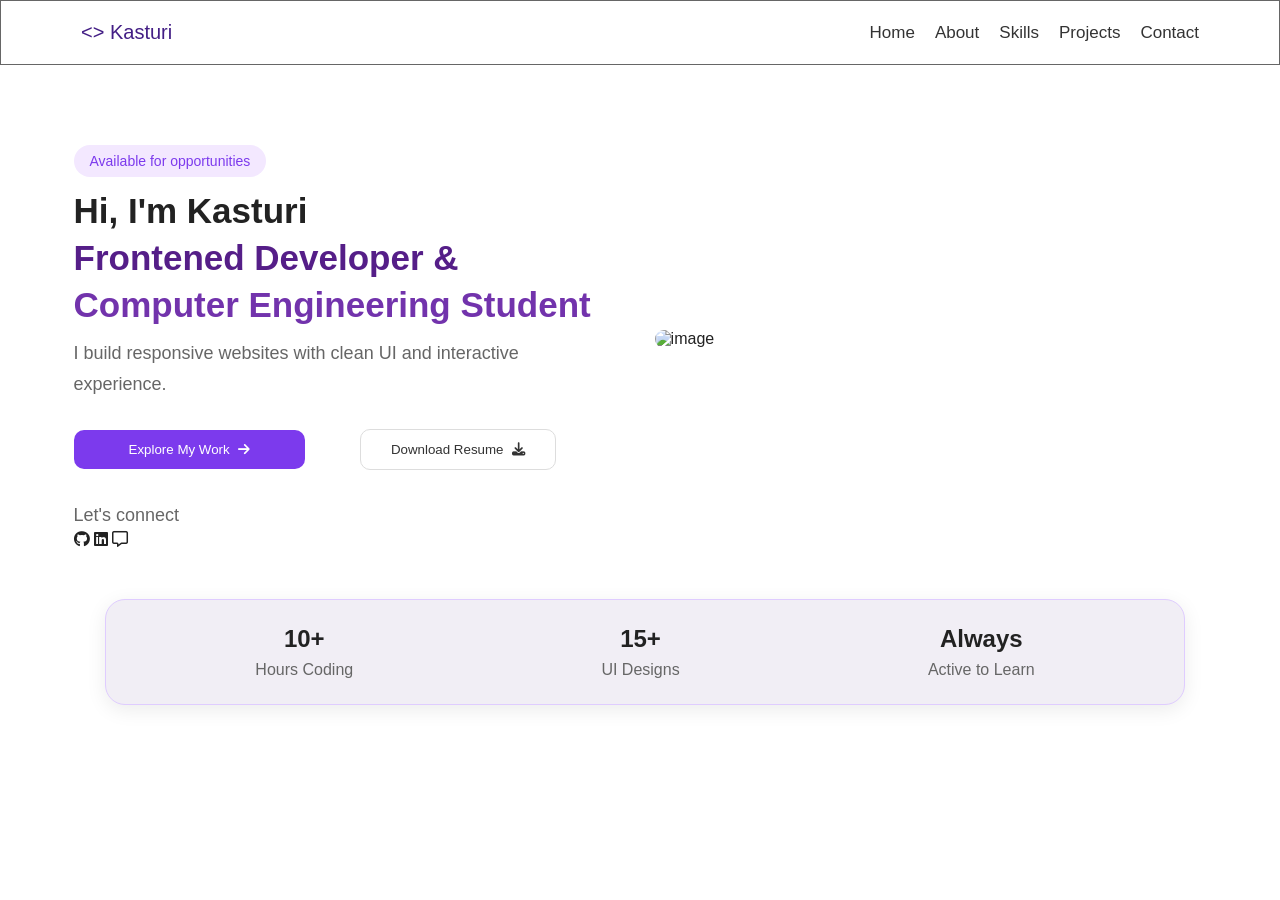
==== index.html @ a4f1591e "portfolio website" ====
<!DOCTYPE html>
<html lang="en">
<head>
    <meta charset="UTF-8">
    <meta name="viewport" content="width=device-width, initial-scale=1.0">
    <title>portfolio index page</title>
    <link rel="stylesheet" href="style.css">
    <link rel="stylesheet" href="https://cdnjs.cloudflare.com/ajax/libs/font-awesome/6.7.2/css/all.min.css">
</head>
<body>
    <header>
        <nav>
            <div class="nav-logo">
                <h2><> Kasturi</h2></div>
            <div class="nav-menu">
            <a href="index.html">Home</a>
            <a href="about.html">About</a>
            <a href="skills.html">Skills</a>
            <a href="projects.html">Projects</a>
            <a href="contact.html">Contact</a>
            </div>
        </nav>
    </header>
    <main>
        <section id="Home" class="hero">
        <div class="hero-text">
          <span class="badge">Available for opportunities</span><br>
           <h1><span class="black">Hi, I'm Kasturi</span><br>
            <span class="purple" style="color:rgb(85, 30, 136)">Frontened Developer &</span><br>
            <span class="purple" style="color:rgb(114, 51, 172)">Computer Engineering Student</span></h1>
            <p class="text">I build responsive websites with clean UI and interactive experience.</p>
            <button class="pri-btn" ><a href="#projects">Explore My Work <i class="fa-solid fa-arrow-right"></i> </a> </button> 
            <button class="sec-btn"> Download Resume <i class="fa-solid fa-download"></i> </button>
            
            <p> Let's connect</p>
            <div class="Social-logo">
                <i class="fa-brands fa-github"></i>
                <i class="fa-brands fa-linkedin"></i>
                <i class="fa-regular fa-message"></i>

            </div>
        </div>
            <div class="hero-image">
                <img src="firstimg.png" alt="image">

            </div>
        </section>
            <section class="bar">
                <div class="box">
                <h2>10+</h2>
                <p>Hours Coding</p>
                </div>
                <div class="box">
                <h2>15+</h2>
                <p>UI Designs</p>
                </div>
                <div class="box">
                <h2>Always</h2>
                <p>Active to Learn</p>
                </div>
            </section>

        </section>
---- style.css ----
*{
    margin:0;
    padding:0;
    box-sizing:border-box ;
}
body{
    font-family: 'poppins',sans-serif;
    background-color: #ffffff;
    color:#222;

}
header{
    width:100%;
    padding:20px 80px;
    border:1px solid #666;
    position:fixed;
    top:0;
    left:0;
    z-index:1000;
    background-color: #ffffff;
}
nav{
    display:flex;
    justify-content: space-between;
    align-items: center; 
    
}
.nav-logo h2{
    color:#431e85;
    font-size:20px;
    font-weight:500;
}
.nav-menu{
    display: flex;
    gap:20px;
    align-items: center;
}
.nav-menu a{
    text-decoration: none;
    color:#333;
    font-size:17px;
    font-weight: 500;
}
.nav-menu a:hover{
    color:#7C3AED;
}

main{
    margin-left: 10px;
    padding-top: 50px;
}
.hero{
    display:flex;
    justify-content: space-between;
    align-items: center;
    min-height:calc(100vh-50px);
    padding:80px 5% 10px;
}
.badge{
    display:inline-block;
    color:#7C3AED;
    padding:8px 16px;
    background:#f3e8ff;
    border-radius: 20px;
   font-size: 14px;
   font-weight: 500;
   margin-top: 15px;
   margin-bottom: 30px;
}
.hero h1{
    font-size:35px;
}
.hero h1 span{
    display:block;
    line-height:0.2;
    margin:0;
}
.black{
    color:#222;
}
.purple{
    color: #7C3AED;
}
.hero p{
    margin-top: 20px;
    color:#666;
    font-size: 18px;
    line-height: 1.7;
    max-width: 500px;
    margin-top: 30px;
}
.pri-btn {
    background-color:#7C3AED;
    padding:12px 25px;
    margin-right:50px;
    border-radius: 10px;
    border:none;
    margin-top: 30px;
}
.pri-btn a{
    border:none;
    padding:12px 30px;
    text-decoration: none;
    color:white;
}
.pri-btn i{
    padding-left: 5px;
}
.pri-btn:hover{
    transform: translateY(-5px) scale(1.05);
    box-shadow:0 12px 25px rgba(0, 0 ,0, 0.25);
    
}

.sec-btn{
    background: white;
    color:#333;
    border:1px solid #ddd;
    padding:12px 30px;
    border-radius: 10px;
    margin-top: 30px;
}
.sec-btn i{
    padding-left: 5px;
}
.sec-btn:hover{
    transform: translateY(-5px) scale(1.05);
    box-shadow:0 12px 25px rgba(0, 0 ,0, 0.25);
}
    
.social-logo {
    display:flex;
    margin-top: 20px;
    gap:30px;
}
.social-logo i:hover{
    color: #7C3AED;
}
    
.hero-image{
    flex:1;
    display:flex;
    justify-content:center;
    align-items:center;

   
}

.hero-image img{
    width:100%;
    max-width:500px;   /* Adjust according to your design */
    height:auto;
    object-fit:contain;
    display:block;
    border:1px solid white;
    border-radius: 20px;
    
}
.bar{
    width:85%;
    margin:40px auto;
    padding:25px;
    display:flex;
    justify-content: space-around;
    align-items: center;
    background:#f1eef5;
    border-radius:20px;
    box-shadow: 0 5px 20px rgba(0,0,0,0.08);
    border:1px solid #dfccff;
}
.box{
    text-align:center;
}
.box h1{
    color:#ededfb;
    font-size: 2rem;
}
.box p{
    color:#666;
    margin-top: 8px;
}
.about{
   display:flex;
    justify-content: space-between;
    align-items: center;
    min-height:calc(100vh-50px);
    padding:80px 5% 10px;
}

.about{
    flex:1;
    margin-left: ;
}
.about-text{
    margin-bottom: 30px;
}
.badge2{
    border:none;
    background-color: #efe7ff;
    color:#6c4ef5;
    border-radius: 25px;
    margin-top: 20px;
    padding:8px 18px;
    display:inline-block
}

.about-text h2{
    margin:20px 0;
    font-size: 42px;
}
.about-text p{
    line-height: 1.8;
    color:#555;
    font-size: 16px;
    max-width:500px;
}

.about-text ul li{
    margin:15px 0;
    list-style-type: none;

}
.about-text button{
    background-color: #7C3AED;
    border:none;
    border-radius:10px;
    padding:10px 20px;
   

}
.about-text button a{
    color:white;
    text-decoration: none;
}

.about-img{
    flex:1;
    display:flex;
    justify-content:center;
    align-items:center;
   
}

.about-img img{
    width:100%;
    max-width:500px;   /* Adjust according to your design */
    height:auto;
    object-fit:contain;
    display:block;
     border:1px solid white;
    border-radius: 20px;
    
}
.skills{
    padding:100px 10%;
    background:#fff;
    padding:80px 5% 10px;

}
.skill-text{
    
    margin-bottom:10px;

}
.badge3{
    border:none;
    background-color: #efe7ff;
    color:#6c4ef5;
    border-radius: 25px;
    margin-top: 20px;
    padding:8px 18px;
    display:inline-block;

}
.skill-text h2{
    margin:20px 0;
    font-size: 42px;
    color:#222;
}
.skill-text p{
    line-height: 1.8;
    color:#555;
    font-size: 16px;
    max-width:500px;
}
.skills-left h5{
    margin-bottom: 20px;
    color:#6c4df6;
    font-size: 18px;

}
.technical-skills
{
    display:flex;
    justify-content: space-between;
    gap:60px;
    align-items: flex-start;
    margin-top: 20px;

}
.skills-left{
    flex:1;
    min-width:400px;
     border:2px dotted #301856;
    border-radius: 15px;
    padding: 20px;
    overflow: hidden;
}

.skill{
    margin-bottom: 30px;
}
.skill-info{
    display:flex;
    justify-content: space-between;
    margin-bottom: 10px;
    font-size: 17px;
    font-weight: 500;
}
.progress-bar{
    width:100%;
    height:10px;
    background:#e5e5e5;
    border-radius: 10px;
    overflow: hidden;
    margin:15px 0;
}
.progress{
    height:100%;
    background:#a1a1dc;
    border-radius: 10px;
}
.html{
    width:100%;
}
.css{
    width:95%;
}
.js{
    width:10%;
}
.react{
    width:0%;
}
.skills-right{
    flex:1;
    border:2px dotted #301856;
    border-radius: 15px;
    padding:20px;
}
.skills-right h5{
    margin-bottom: 20px;
    color:#6c4df6;
    font-size: 18px;

}
.skill-grid{
    display:grid;
    grid-template-columns: repeat(2,1fr);
    gap:20px;
}
.skill-box{
    border:1px solid #e5e5e5;
    border-radius: 15px;
    padding: 25px 20px;
    text-align: center;
    transition:0.3s;
    min-height:90px;
    gap:10px;
}
.skill-box:hover{
    transform:translateY(-5px);
    box-shadow: 0 8px 20px #55545c;
}



.badge4{
    border:none;
    background-color: #efe7ff;
    color:#6c4ef5;
    border-radius: 25px;
    margin-top: 20px;
    padding:8px 18px;
    display:inline-block;
}
.prj-heading h2{
    margin:20px 0;
    font-size: 42px;
    color:#222;
}
.prj-heading p{
    line-height: 1.8;
    color:#555;
    font-size: 16px;
    max-width:500px;
}
.prj-container{
    display:flex;
    gap:30px;
    justify-content: space-between;
    flex-wrap: wrap;

}
.projects{
    padding:100px 10%;
    background:#ffffff;
    padding:80px 5% 10px;
}
.prj-heading{
    margin-bottom: 50px;
}
.prj-cards{
    flex:1;
    min-width: 300px;
    background: #fff;
    border-radius: 18px;
    overflow: hidden;
    border:1px solid #e8e8e8;
    box-shadow:0 8px 20px rgba(0,0,0,0.08);
    transition:0.4s ease;
}
.prj-cards:hover{
    transform:translateY(-10px);
    box-shadow:0 18px 35px rgba(108,78,245,0.18);

}
.prj-cards img{
    width:100%;
    height:190px;
    object-fit: cover;
}
.prj-content{
    padding:20px;
}
.prj-title{
    display:flex;
    justify-content: space-between;
    align-items: center;
    margin-bottom: 12px;
}
.prj-title h3{
    font-size:20px;
    color:#222;
}
.project-title a{
    color:#6c4ef5;
    font-size:18px;
    transition:.3s;
}

.project-title a:hover{
    transform:scale(1.2);
}

.project-content p{
    color:#666;
    line-height:1.7;
    font-size:15px;
    margin-bottom:20px;
}


.project-tags{
    display:flex;
    gap:10px;
    flex-wrap:wrap;
}

.project-tags span{
    padding:6px 14px;
    background:#efe7ff;
    color:#6c4ef5;
    border-radius:20px;
    font-size:13px;
    font-weight:600;
}

.project-tags.green span{
    background:#e9f8ec;
    color:#2d8c52;
}


.project-btn{
    text-align:center;
    margin-top:50px;
}

.view-btn{
    padding:14px 32px;
    border:none;
    border-radius:10px;
    background:#6c4ef5;
    color:#fff;
    font-size:16px;
    cursor:pointer;
    transition:.3s;
}

.view-btn i{
    margin-left:10px;
}

.view-btn:hover{
    background:#5739e5;
    transform:translateY(-4px);
    box-shadow:0 10px 20px rgba(108,78,245,.3);
}

.badge5{
     border:none;
    background-color: #efe7ff;
    color:#6c4ef5;
    border-radius: 25px;
    margin-top: 20px;
    padding:8px 18px;
    display:inline-block;
}
.contact-left{
    margin:20px 0;
    font-size: 42px;
    color:#222;
}
.contact-left{
   line-height: 1.8;
    color:#555;
    font-size: 16px;
    max-width:500px;
}



/*Contact Section */

.contact{
    padding:100px 10%;
    display:flex;
    justify-content:space-between;
    gap:60px;
    background:#fff;
    flex-wrap:wrap;
    padding:80px 5% 10px;
}

.contact-left{
    flex:1;
}
.contact-right{
    flex:1;
}

.badge5{
    display:inline-block;
    padding:8px 18px;
    background:#efe7ff;
    color:#6c4ef5;
    border-radius:25px;
    font-size:14px;
    font-weight:600;
}

.contact h2{
    margin:20px 0;
    font-size:42px;
    color:#222;
}

.contact p{
    color:#666;
    line-height:1.8;
    margin-bottom:30px;
}

.contact-info{
    display:flex;
    flex-direction:column;
    gap:20px;
    margin-bottom:40px;
}

.info{
    display:flex;
    align-items:center;
    gap:15px;
    color:#444;
}

.info i{
    color:#6c4ef5;
    font-size:20px;
}

.contact-image img{
    width:250px;
}

.contact-right form{
    background:#fff;
    padding:35px;
    border-radius:18px;
    box-shadow:0 8px 20px rgba(0,0,0,.08);
    border:2px dashed #36186a;
}

.input-row{
    display:flex;
    gap:20px;
}

input,textarea{
    width:100%;
    padding:15px;
    margin-top:20px;
    border:1px solid #ddd;
    border-radius:10px;
    font-size:15px;
    outline:none;
}

input:focus,textarea:focus{
    border-color:#6c4ef5;
}

textarea{
    resize:none;
}

.send-btn{
    margin-top:25px;
    padding:14px 30px;
    border:none;
    border-radius:10px;
    background:#6c4ef5;
    color:#fff;
    cursor:pointer;
    transition:.3s;
}
.send-btn:hover{
    background:#5636eb;
    transform:translateY(-3px);
}
.send-btn i{
    margin-left:8px;
}
/*CTA*/

.cta{
    background:#1b1535;
    color:#fff;
    padding:70px 10%;
    display:flex;
    justify-content:space-between;
    align-items:center;
    flex-wrap:wrap;
}

.cta-text{
    flex:1;
}
.cta-text h2{
    font-size:48px;
    line-height:1.3;
    margin-bottom:30px;

}

.cta-text span{
    color:#8f6cff;
}

.cta-btn{
    padding:14px 34px;
    background:#6c4ef5;
    color:#fff;
    border:none;
    border-radius:10px;
    cursor:pointer;
    font-size:16px;
    transition:.3s;
}

.cta-btn:hover{
    background:#5939eb;
    transform:translateY(-4px);

}

.cta-btn i{
    margin-left:10px;

}

.cta-image{
    flex:1;
    text-align:right;
}

.cta-image img{
    width:320px;
    max-width:100%;

}

.footer{
    background:#fff;
    padding:70px 10% 30px;
}

.footer-container{
    display:grid;
    grid-template-columns:repeat(4,1fr);
    gap:40px;
}

.footer-box h3{
    color:#222;
    margin-bottom:20px;
    font-size:24px;
}

.footer-box h3 i{
    color:#6c4ef5;
}

.footer-box h4{
    margin-bottom:20px;
    color:#222;
}

.footer-box p{
    color:#666;
    line-height:1.8;
    margin-bottom:15px;
}

.footer-box a{
    display:block;
    margin-bottom:12px;
    color:#666;
    text-decoration:none;
    transition:.3s;

}

.footer-box a:hover{
    color:#6c4ef5;
    padding-left:6px;
}

.footer-box a i{
    margin-right:10px;
    color:#6c4ef5;

}

.footer hr{
    margin:40px 0 25px;
    border:none;
    border-top:1px solid #ddd;

}
.copyright{
    display:flex;
    justify-content:space-between;
    align-items:center;
    flex-wrap:wrap;
}
.copyright p{
    color:#666;
}
.top-btn{

    width:45px;
    height:45px;
    background:#6c4ef5;
    color:#fff;
    border-radius:50%;
    display:flex;
    justify-content:center;
    align-items:center;
    text-decoration:none;
    transition:.3s;
}

.top-btn:hover{
    transform:translateY(-6px);
    background:#5939eb;
}
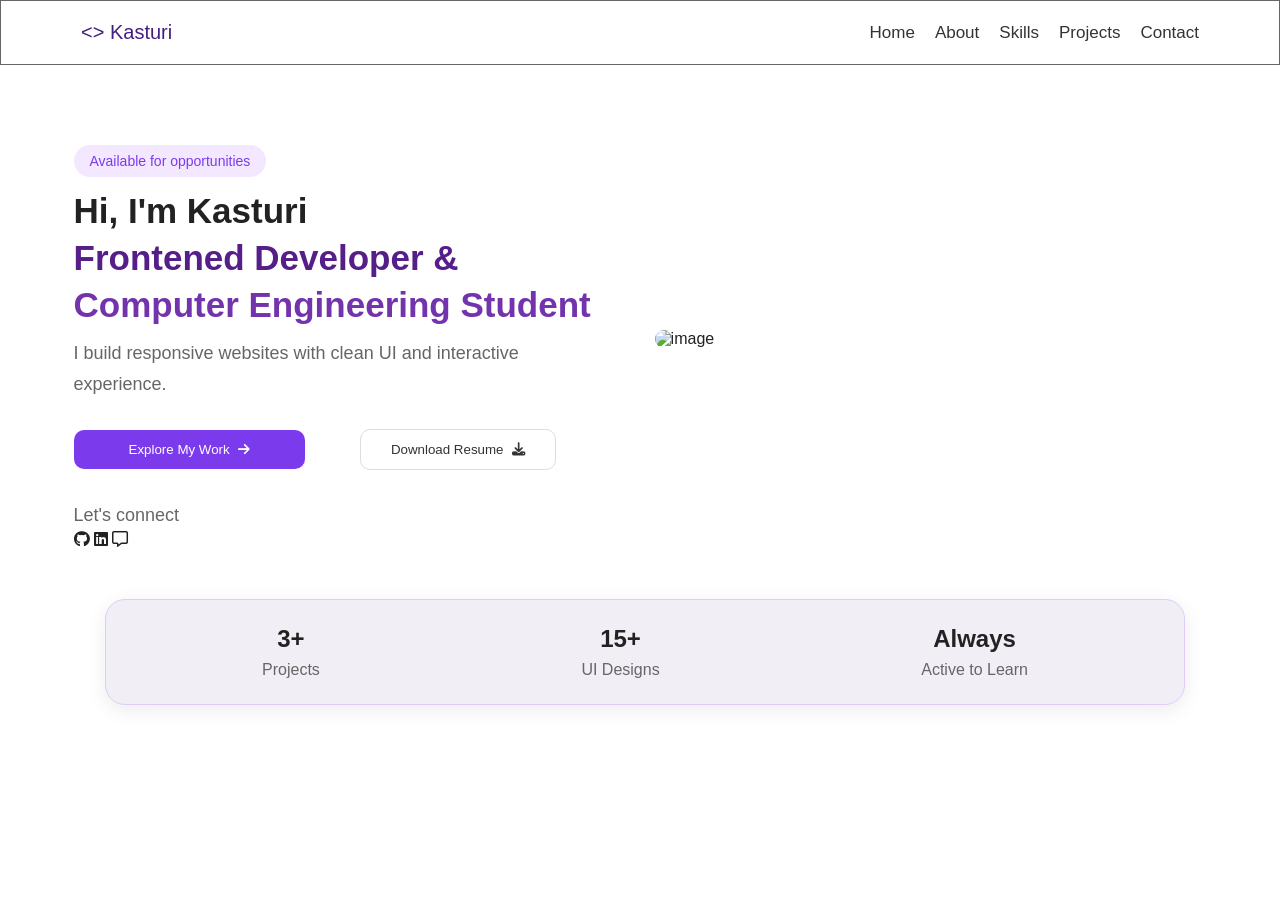
==== commit f44dace2: "Update project count in index.html" ====
--- a/index.html
+++ b/index.html
@@ -47,8 +47,8 @@
         </section>
             <section class="bar">
                 <div class="box">
-                <h2>10+</h2>
-                <p>Hours Coding</p>
+                <h2>3+</h2>
+                <p>Projects</p>
                 </div>
                 <div class="box">
                 <h2>15+</h2>
@@ -62,4 +62,4 @@
 
         </section>
             
-    +    
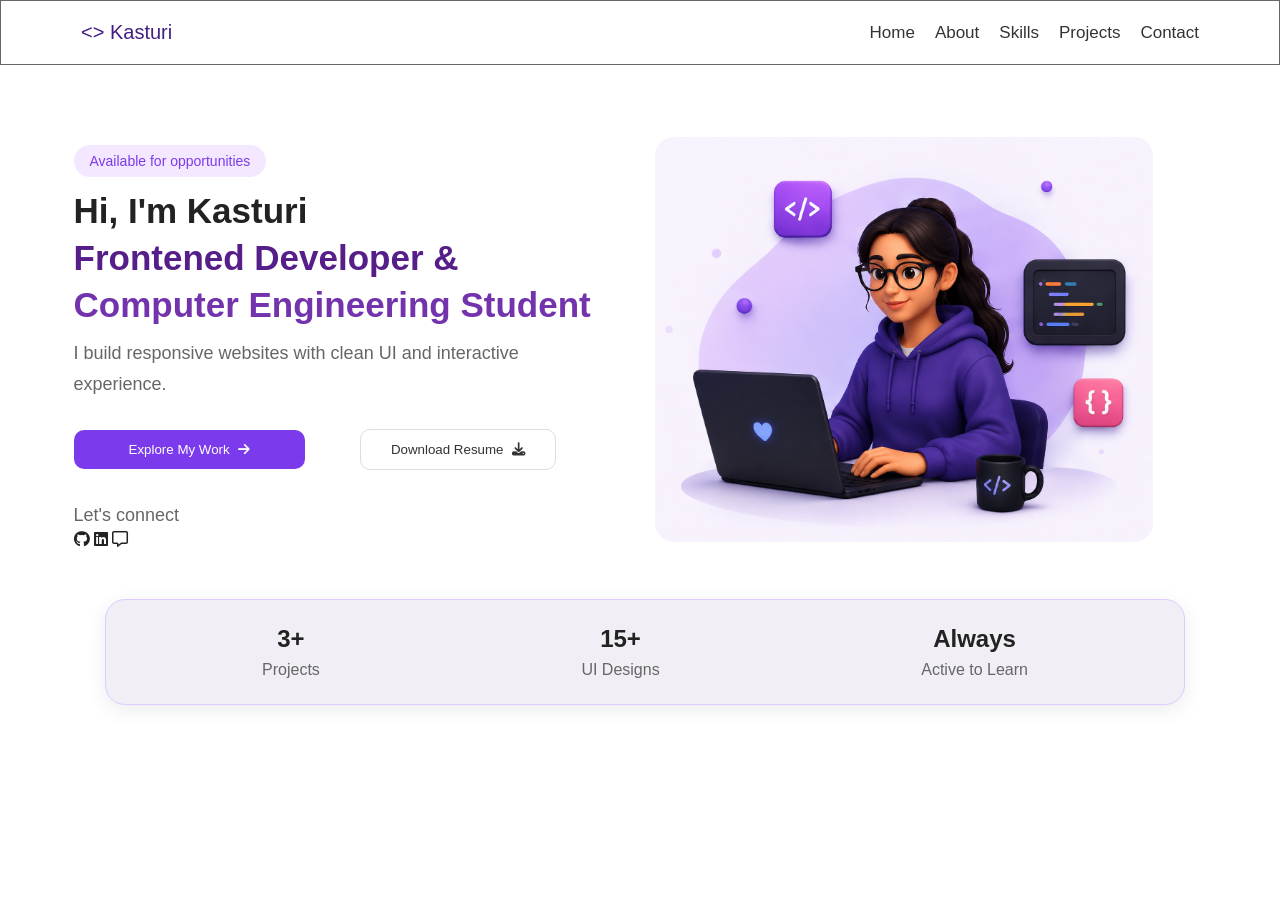
==== commit 60200ba0: "Update index.html" ====
--- a/index.html
+++ b/index.html
@@ -29,7 +29,7 @@
             <span class="purple" style="color:rgb(85, 30, 136)">Frontened Developer &</span><br>
             <span class="purple" style="color:rgb(114, 51, 172)">Computer Engineering Student</span></h1>
             <p class="text">I build responsive websites with clean UI and interactive experience.</p>
-            <button class="pri-btn" ><a href="#projects">Explore My Work <i class="fa-solid fa-arrow-right"></i> </a> </button> 
+            <button class="pri-btn" ><a href="projects.html">Explore My Work <i class="fa-solid fa-arrow-right"></i> </a> </button> 
             <button class="sec-btn"> Download Resume <i class="fa-solid fa-download"></i> </button>
             
             <p> Let's connect</p>
@@ -41,7 +41,7 @@
             </div>
         </div>
             <div class="hero-image">
-                <img src="firstimg.png" alt="image">
+                <img src="images/firstimg.png" alt="image">
 
             </div>
         </section>
